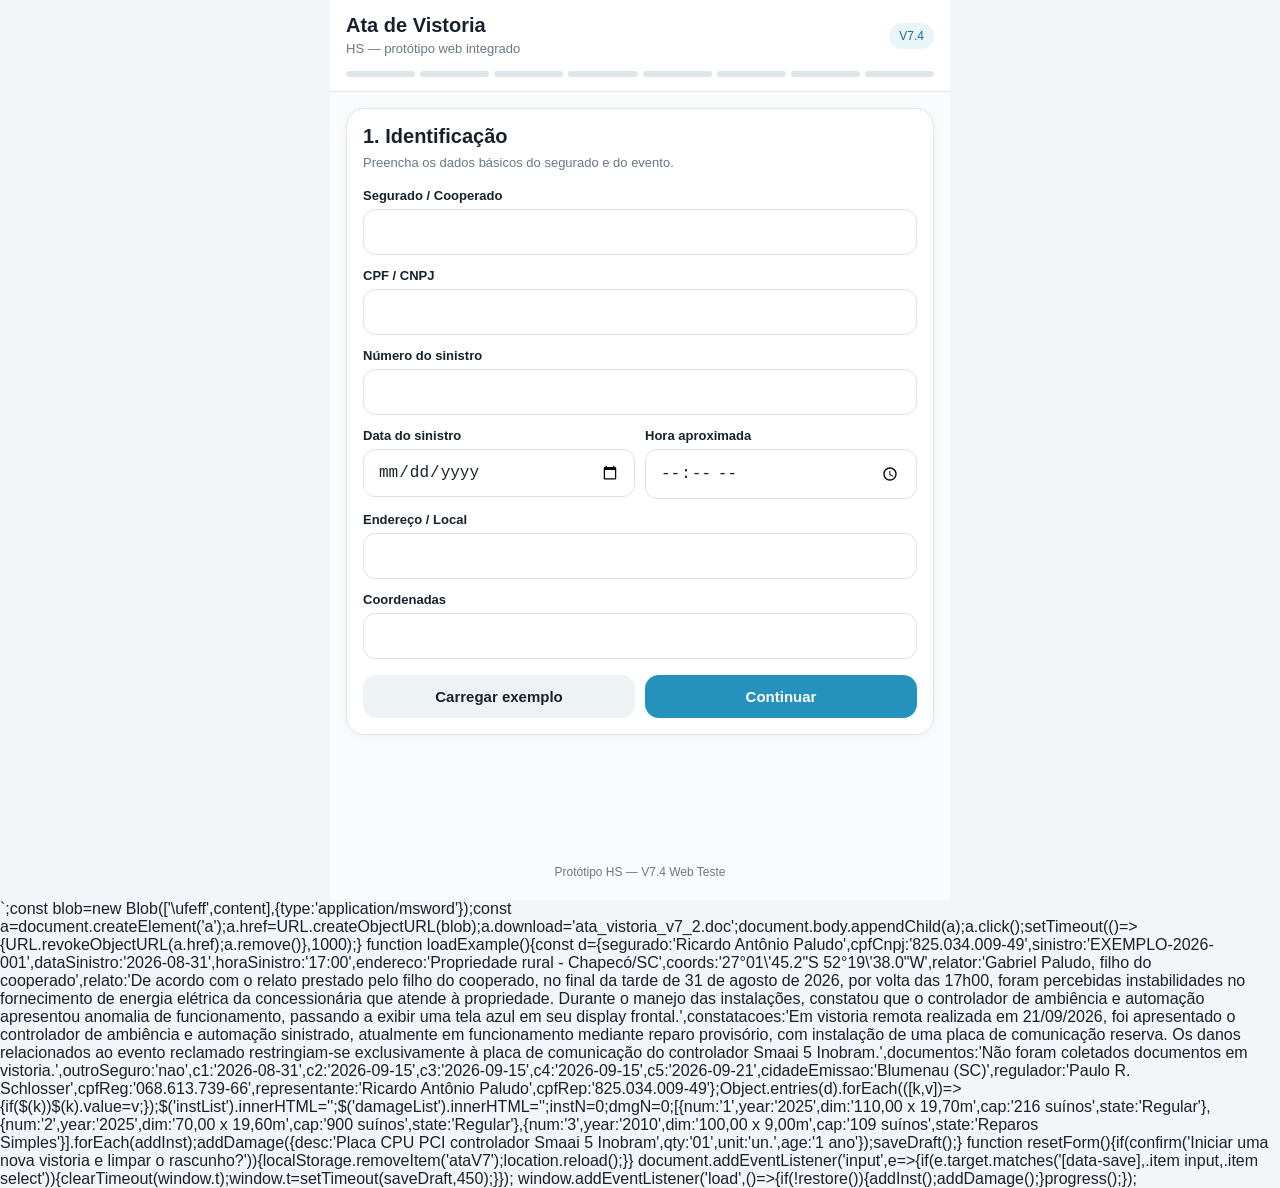
==== v7_4.html @ c36621ff "Publica V7.4 standalone sem iframe" ====
<!DOCTYPE html><html lang="pt-BR"><head><meta charset="UTF-8"><meta name="viewport" content="width=device-width,initial-scale=1,viewport-fit=cover"><title>Ata de Vistoria HS — V7.4</title></head><body><p style="font-family:Arial,sans-serif;padding:20px">Carregando Ata de Vistoria HS...</p><script>(async()=>{try{let html=await (await fetch('./index.html?v=74',{cache:'no-store'})).text();html=html.replace(/V7\.2/g,'V7.4').replace('</head>','<link rel="stylesheet" href="./v7_4.css?v=74"></head>').replace('</body>','<div id="printHost"></div><script src="./v7_4.js?v=74"><\/script></body>');document.open();document.write(html);document.close()}catch(e){document.body.innerHTML='<p style="font-family:Arial,sans-serif;padding:20px">Não foi possível carregar a V7.4. Atualize a página e tente novamente.</p>'}})();</script></body></html>
---- v7_4.css ----
#printHost{display:none}.hs-page{position:relative;width:210mm;height:297mm;background:#fff;color:#111;padding:28mm 24mm 25mm;overflow:hidden;page-break-after:always;font-family:Arial,sans-serif;font-size:10.5pt;line-height:1.48}.hs-page:last-child{page-break-after:auto}.hs-brand{position:absolute;top:10mm;right:18mm;display:flex;align-items:center;gap:4mm}.hs-symbol{width:31mm;height:19mm;position:relative}.hs-ring{position:absolute;border:1.8mm solid #2da9df;border-radius:50%;width:20mm;height:15mm;top:2mm}.hs-ring.a{left:0}.hs-ring.b{right:0}.hs-word{position:absolute;inset:0;display:flex;align-items:center;justify-content:center;color:#2da9df;font-weight:800;font-size:19pt;letter-spacing:-2px}.hs-beyond{font-weight:800;font-size:14pt;line-height:1.05}.hs-wm{position:absolute;left:35mm;top:88mm;width:140mm;height:120mm;opacity:.11;pointer-events:none}.hs-wm:before,.hs-wm:after{content:"";position:absolute;border:3mm solid #4cc7e8;border-radius:50%;width:80mm;height:80mm;top:16mm}.hs-wm:before{left:8mm}.hs-wm:after{right:8mm}.hs-footer{position:absolute;left:0;right:0;bottom:8mm;height:18mm;color:#2da9df;font-size:7.8pt}.hs-footmark{position:absolute;left:1mm;bottom:0;width:22mm;height:14mm}.hs-footmark:before,.hs-footmark:after{content:"";position:absolute;border:1.3mm solid #2da9df;border-radius:50%;width:13mm;height:10mm;top:1.5mm}.hs-footmark:before{left:0}.hs-footmark:after{right:0}.hs-foottext{position:absolute;left:27mm;bottom:1mm;line-height:1.65}.hs-pageno{position:absolute;right:12mm;bottom:0;color:#222;font-style:italic}.hs-title{font-size:24pt;font-weight:400;margin-top:14mm}.hs-subtitle{font-size:18pt;color:#2da9df;margin-top:1mm}.hs-claimnums{margin:11mm 0 7mm 92mm;font-size:9.5pt}.hs-claimnums .r{display:grid;grid-template-columns:1fr 1fr;gap:4mm}.hs-meta{margin-top:7mm}.hs-meta .row{display:grid;grid-template-columns:58mm 1fr;gap:5mm;margin:4.2mm 0}.hs-section{font-size:14pt;font-weight:400;margin:8mm 0 7mm}.hs-subsection{font-size:11.5pt;font-weight:700;margin:7mm 0 4mm}.hs-text{font-size:10.5pt;text-align:justify;margin:0 0 4mm}.hs-table{width:100%;border-collapse:collapse;font-size:9.5pt;position:relative;z-index:2}.hs-table th,.hs-table td{border:.25mm solid #555;padding:2.2mm 2mm;text-align:center;vertical-align:middle}.hs-damage-list{margin:2mm 0 0 7mm;padding-left:5mm}.hs-damage-list li{margin:2mm 0}.hs-checkrow{display:grid;grid-template-columns:9mm 1fr;gap:2mm;align-items:start;margin:4mm 3mm}.hs-box{width:7mm;height:7mm;border:.3mm solid #555;display:flex;align-items:center;justify-content:center;font-size:10pt}.hs-chrono{width:100%;border-collapse:collapse;margin-top:6mm;font-size:10pt}.hs-chrono td{border-bottom:.3mm solid #555;padding:1.5mm 0}.hs-chrono td:last-child{text-align:right;width:38mm}.hs-date-line{text-align:right;margin-top:12mm}.hs-sig{width:72mm;margin-left:auto;margin-top:28mm}.hs-sig2{width:92mm;margin-left:auto;margin-top:28mm}.hs-sigline{border-top:.3mm solid #555;padding-top:2mm;text-align:center}.hs-small{font-size:9pt}.hs-muted{color:#444}@media print{@page{size:A4;margin:0}html,body{background:#fff!important}.app,body>header,body>footer,body>main{display:none!important}#printHost{display:block!important;padding:0!important}.hs-page{margin:0!important;box-shadow:none!important}}
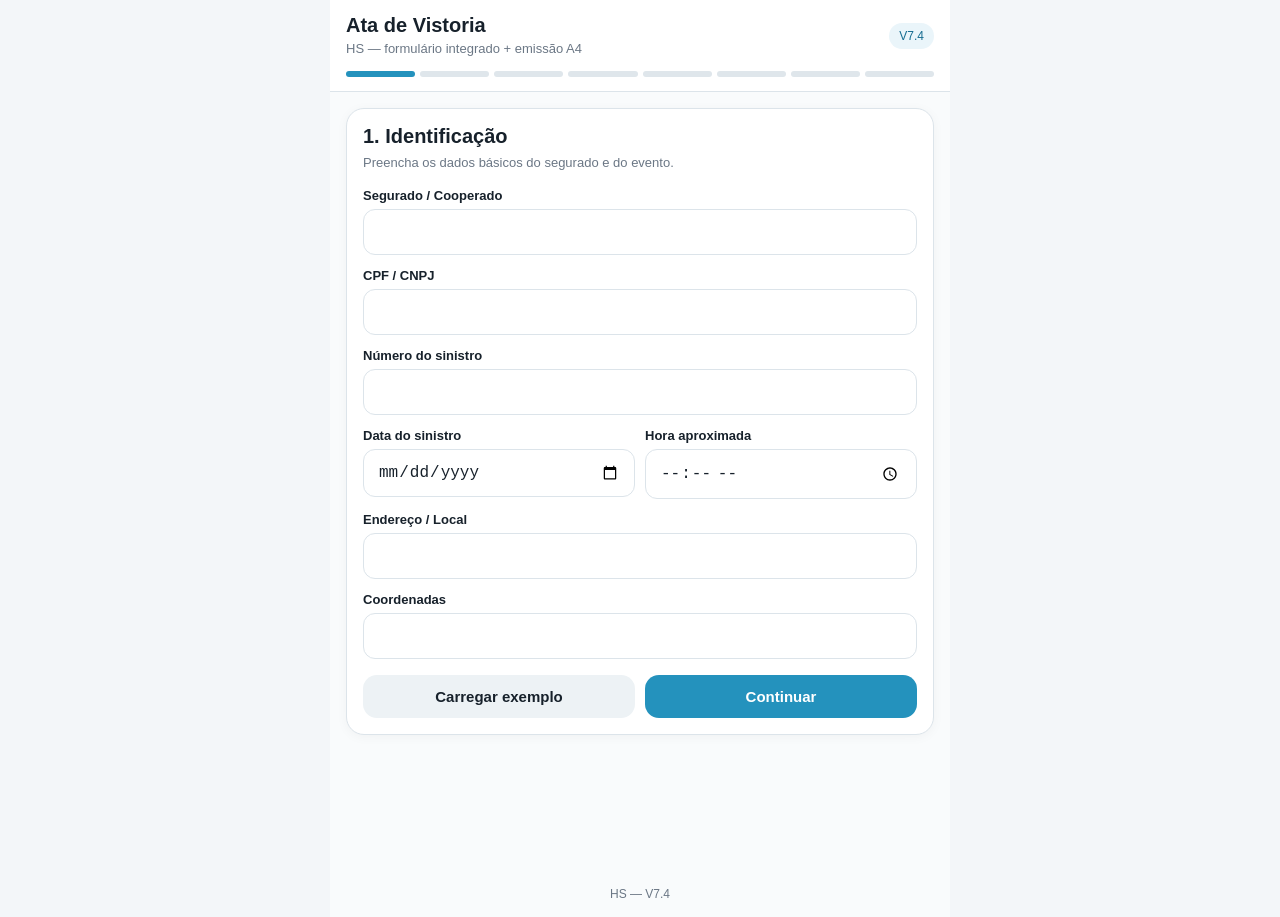
==== commit 42314df3: "Fix V7.4 standalone form, navigation and HS exports" ====
--- a/v7_4.html
+++ b/v7_4.html
@@ -1 +1,292 @@
-<!DOCTYPE html><html lang="pt-BR"><head><meta charset="UTF-8"><meta name="viewport" content="width=device-width,initial-scale=1,viewport-fit=cover"><title>Ata de Vistoria HS — V7.4</title></head><body><p style="font-family:Arial,sans-serif;padding:20px">Carregando Ata de Vistoria HS...</p><script>(async()=>{try{let html=await (await fetch('./index.html?v=74',{cache:'no-store'})).text();html=html.replace(/V7\.2/g,'V7.4').replace('</head>','<link rel="stylesheet" href="./v7_4.css?v=74"></head>').replace('</body>','<div id="printHost"></div><script src="./v7_4.js?v=74"><\/script></body>');document.open();document.write(html);document.close()}catch(e){document.body.innerHTML='<p style="font-family:Arial,sans-serif;padding:20px">Não foi possível carregar a V7.4. Atualize a página e tente novamente.</p>'}})();</script></body></html>+<!DOCTYPE html>
+<html lang="pt-BR">
+<head>
+<meta charset="UTF-8">
+<meta name="viewport" content="width=device-width, initial-scale=1.0, viewport-fit=cover">
+<title>Ata de Vistoria - V7.4</title>
+<style>
+:root{--bg:#f3f6f9;--card:#fff;--text:#17212b;--muted:#6b7785;--line:#dce4ea;--primary:#2492bd;--primary-dark:#176d91;--ok:#2b835d;--danger:#a64b4b}
+*{box-sizing:border-box}html,body{margin:0;background:var(--bg);color:var(--text);font-family:-apple-system,BlinkMacSystemFont,"Segoe UI",Roboto,Arial,sans-serif}
+.app{max-width:620px;margin:auto;min-height:100vh;background:#f9fbfc}
+header{position:sticky;top:0;z-index:10;background:#fff;border-bottom:1px solid var(--line);padding:14px 16px}
+.head{display:flex;justify-content:space-between;align-items:center;gap:10px}h1{font-size:20px;margin:0}.badge{font-size:12px;background:#eaf5fa;color:var(--primary-dark);padding:6px 10px;border-radius:999px}
+.progress{display:grid;grid-template-columns:repeat(8,1fr);gap:5px;margin-top:12px}.progress span{height:6px;background:#dfe6eb;border-radius:999px}.progress span.on{background:var(--primary)}
+main{padding:16px 16px 100px}.screen{display:none}.screen.active{display:block}
+.card{background:#fff;border:1px solid var(--line);border-radius:18px;padding:16px;margin-bottom:14px;box-shadow:0 2px 12px rgba(0,0,0,.04)}
+h2{font-size:20px;margin:0 0 6px}h3{font-size:15px;margin:16px 0 8px}.helper{font-size:13px;line-height:1.45;color:var(--muted);margin:0 0 15px}
+label.field{display:block;font-size:13px;font-weight:700;margin:13px 0 6px}
+input,select,textarea{width:100%;font-size:16px;padding:13px 14px;border:1px solid var(--line);border-radius:12px;background:#fff;color:var(--text)}textarea{min-height:115px;resize:vertical}
+.grid2{display:grid;grid-template-columns:1fr 1fr;gap:10px}.item{border:1px solid var(--line);background:#fbfcfd;border-radius:14px;padding:12px;margin-top:10px}
+.item-head{display:flex;justify-content:space-between;align-items:center;gap:8px}.item-head strong{font-size:14px}
+.btn{border:0;border-radius:14px;padding:13px 14px;font-size:15px;font-weight:800;cursor:pointer;-webkit-tap-highlight-color:transparent}
+.primary{background:var(--primary);color:#fff}.secondary{background:#edf2f5;color:var(--text)}.ok{background:var(--ok);color:#fff}.danger{background:#fff1f1;color:var(--danger);border:1px solid #f0cccc}
+.actions{display:flex;gap:10px;flex-wrap:wrap;margin-top:16px}.actions .btn{flex:1}
+footer{padding:16px;color:var(--muted);font-size:12px;text-align:center}
+.preview{background:#fff;border:1px solid var(--line);border-radius:16px;padding:14px;overflow:auto}.preview h4{margin:0 0 8px}.kv{display:grid;grid-template-columns:140px 1fr;gap:7px 10px;font-size:13px;line-height:1.35}.kv b{color:#33414d}.mini-table{width:100%;border-collapse:collapse;font-size:12px;margin-top:10px}.mini-table th,.mini-table td{border:1px solid #dce4ea;padding:7px;text-align:left;vertical-align:top}
+@media(max-width:480px){.grid2{grid-template-columns:1fr}.kv{grid-template-columns:1fr}.head{align-items:flex-start;flex-direction:column}.actions{flex-direction:column}.actions .btn{width:100%}}
+</style>
+<style id="hsStyles">
+#printHost{display:none}.hs-page{position:relative;width:210mm;height:297mm;background:#fff;color:#111;padding:28mm 24mm 25mm;page-break-after:always;break-after:page;font-family:Arial,sans-serif;font-size:10.5pt;line-height:1.48}.hs-page:last-child{page-break-after:auto;break-after:auto}.hs-brand{position:absolute;top:10mm;right:18mm;display:flex;align-items:center;gap:4mm}.hs-symbol{width:31mm;height:19mm;position:relative}.hs-ring{position:absolute;border:1.8mm solid #2da9df;border-radius:50%;width:20mm;height:15mm;top:2mm}.hs-ring.a{left:0}.hs-ring.b{right:0}.hs-word{position:absolute;inset:0;display:flex;align-items:center;justify-content:center;color:#2da9df;font-weight:800;font-size:19pt;letter-spacing:-2px}.hs-beyond{font-weight:800;font-size:14pt;line-height:1.05}.hs-wm{position:absolute;left:35mm;top:88mm;width:140mm;height:120mm;opacity:.11;pointer-events:none}.hs-wm:before,.hs-wm:after{content:"";position:absolute;border:3mm solid #4cc7e8;border-radius:50%;width:80mm;height:80mm;top:16mm}.hs-wm:before{left:8mm}.hs-wm:after{right:8mm}.hs-footer{position:absolute;left:0;right:0;bottom:8mm;height:18mm;color:#2da9df;font-size:7.8pt}.hs-footmark{position:absolute;left:1mm;bottom:0;width:22mm;height:14mm}.hs-footmark:before,.hs-footmark:after{content:"";position:absolute;border:1.3mm solid #2da9df;border-radius:50%;width:13mm;height:10mm;top:1.5mm}.hs-footmark:before{left:0}.hs-footmark:after{right:0}.hs-foottext{position:absolute;left:27mm;bottom:1mm;line-height:1.65}.hs-pageno{position:absolute;right:12mm;bottom:0;color:#222;font-style:italic}.hs-title{font-size:24pt;font-weight:400;margin-top:14mm}.hs-subtitle{font-size:18pt;color:#2da9df;margin-top:1mm}.hs-claimnums{margin:11mm 0 7mm 92mm;font-size:9.5pt}.hs-claimnums .r{display:grid;grid-template-columns:1fr 1fr;gap:4mm}.hs-meta{margin-top:7mm}.hs-meta .row{display:grid;grid-template-columns:58mm 1fr;gap:5mm;margin:4.2mm 0}.hs-section{font-size:14pt;font-weight:400;margin:8mm 0 7mm}.hs-subsection{font-size:11.5pt;font-weight:700;margin:7mm 0 4mm}.hs-text{font-size:10.5pt;text-align:justify;margin:0 0 4mm}.hs-table{width:100%;border-collapse:collapse;font-size:9.5pt;position:relative;z-index:2}.hs-table th,.hs-table td{border:.25mm solid #555;padding:2.2mm 2mm;text-align:center;vertical-align:middle}.hs-damage-list{margin:2mm 0 0 7mm;padding-left:5mm}.hs-damage-list li{margin:2mm 0}.hs-checkrow{display:grid;grid-template-columns:9mm 1fr;gap:2mm;align-items:start;margin:4mm 3mm}.hs-box{width:7mm;height:7mm;border:.3mm solid #555;display:flex;align-items:center;justify-content:center;font-size:10pt}.hs-chrono{width:100%;border-collapse:collapse;margin-top:6mm;font-size:10pt}.hs-chrono td{border-bottom:.3mm solid #555;padding:1.5mm 0}.hs-chrono td:last-child{text-align:right;width:38mm}.hs-date-line{text-align:right;margin-top:12mm}.hs-sig{width:72mm;margin-left:auto;margin-top:28mm}.hs-sig2{width:92mm;margin-left:auto;margin-top:28mm}.hs-sigline{border-top:.3mm solid #555;padding-top:2mm;text-align:center}.hs-small{font-size:9pt}.hs-muted{color:#444}@media print{@page{size:A4;margin:0}html,body{background:#fff!important}.app,body>header,body>footer,body>main{display:none!important}#printHost{display:block!important;padding:0!important}.hs-page{margin:0!important;box-shadow:none!important}}
+.hs-content{position:relative;z-index:1;display:flow-root;height:244mm;overflow-wrap:anywhere}
+.hs-text{white-space:pre-wrap}.hs-table{table-layout:fixed}.hs-table td{overflow-wrap:anywhere}
+.hs-meta{width:100%;border-collapse:collapse}.hs-meta th,.hs-meta td{text-align:left;vertical-align:top;padding:2.1mm 0;font-size:10.5pt;font-weight:normal}
+.hs-meta th{width:63mm;padding-right:5mm;font-weight:bold}.hs-meta .row{display:table-row;margin:0}
+#finalPreview{padding:0;background:#e7edf2;max-height:75vh}#finalPreview .hs-page{margin:0 auto 12px;box-shadow:0 2px 8px #0002}
+#saveStatus{min-height:1.4em;margin-bottom:5px}.kv span{white-space:pre-wrap;overflow-wrap:anywhere}
+@media print{#printHost .hs-page{box-sizing:border-box;print-color-adjust:exact;-webkit-print-color-adjust:exact}#printHost .hs-content{height:244mm}}
+
+</style>
+</head>
+<body>
+<div class="app">
+<header>
+<div class="head"><div><h1>Ata de Vistoria</h1><div class="helper" style="margin:3px 0 0">HS — formulário integrado + emissão A4</div></div><span class="badge">V7.4</span></div>
+<div class="progress" id="progress"><span></span><span></span><span></span><span></span><span></span><span></span><span></span><span></span></div>
+</header>
+<main>
+<section class="screen active" data-step="1">
+<div class="card"><h2>1. Identificação</h2><p class="helper">Preencha os dados básicos do segurado e do evento.</p>
+<label class="field" for="segurado">Segurado / Cooperado</label><input id="segurado" data-save>
+<label class="field" for="cpfCnpj">CPF / CNPJ</label><input id="cpfCnpj" data-save>
+<label class="field" for="sinistro">Número do sinistro</label><input id="sinistro" data-save>
+<div class="grid2"><div><label class="field" for="dataSinistro">Data do sinistro</label><input id="dataSinistro" type="date" data-save></div><div><label class="field" for="horaSinistro">Hora aproximada</label><input id="horaSinistro" type="time" data-save></div></div>
+<label class="field" for="endereco">Endereço / Local</label><input id="endereco" data-save>
+<label class="field" for="coords">Coordenadas</label><input id="coords" data-save>
+<div class="actions no-print"><button type="button" class="btn secondary" data-action="example">Carregar exemplo</button><button type="button" class="btn primary" data-go="2">Continuar</button></div>
+</div></section>
+<section class="screen" data-step="2"><div class="card"><h2>2. Instalações</h2><p class="helper">Adicione as instalações vistoriadas.</p><div id="instList"></div><button type="button" class="btn secondary no-print" data-action="add-installation">+ Adicionar instalação</button><div class="actions no-print"><button type="button" class="btn secondary" data-go="1">Voltar</button><button type="button" class="btn primary" data-go="3">Continuar</button></div></div></section>
+<section class="screen" data-step="3"><div class="card"><h2>3. Relação de danos</h2><p class="helper">Registre cada item constatado em vistoria.</p><div id="damageList"></div><button type="button" class="btn secondary no-print" data-action="add-damage">+ Adicionar item de dano</button><div class="actions no-print"><button type="button" class="btn secondary" data-go="2">Voltar</button><button type="button" class="btn primary" data-go="4">Continuar</button></div></div></section>
+<section class="screen" data-step="4"><div class="card"><h2>4. Relato e constatações</h2>
+<label class="field" for="relator">Quem prestou o relato?</label><input id="relator" data-save>
+<label class="field" for="relato">Relato do evento</label><textarea id="relato" data-save></textarea>
+<label class="field" for="constatacoes">Constatações de vistoria</label><textarea id="constatacoes" data-save></textarea>
+<label class="field" for="documentos">Documentos coletados</label><textarea id="documentos" data-save></textarea>
+<label class="field" for="outroSeguro">Existe outro seguro?</label><select id="outroSeguro" data-save><option value="">Selecione</option><option value="nao">Não</option><option value="sim">Sim</option></select>
+<div class="actions no-print"><button type="button" class="btn secondary" data-go="3">Voltar</button><button type="button" class="btn primary" data-go="5">Continuar</button></div></div></section>
+<section class="screen" data-step="5"><div class="card"><h2>5. Cronologia</h2><p class="helper">Informe as cinco datas do fluxo do sinistro.</p>
+<label class="field" for="c1">1. Data do sinistro</label><input id="c1" type="date" data-save>
+<label class="field" for="c2">2. Data do aviso / comunicação</label><input id="c2" type="date" data-save>
+<label class="field" for="c3">3. Data da nomeação</label><input id="c3" type="date" data-save>
+<label class="field" for="c4">4. Data do contato / agendamento</label><input id="c4" type="date" data-save>
+<label class="field" for="c5">5. Data da vistoria</label><input id="c5" type="date" data-save>
+<div class="actions no-print"><button type="button" class="btn secondary" data-go="4">Voltar</button><button type="button" class="btn primary" data-go="6">Continuar</button></div></div></section>
+<section class="screen" data-step="6"><div class="card"><h2>6. Responsáveis</h2>
+<label class="field" for="cidadeEmissao">Cidade de emissão</label><input id="cidadeEmissao" data-save>
+<label class="field" for="regulador">Regulador</label><input id="regulador" data-save>
+<label class="field" for="cpfReg">CPF do regulador</label><input id="cpfReg" data-save>
+<label class="field" for="representante">Representante / Cooperado</label><input id="representante" data-save>
+<label class="field" for="cpfRep">CPF do representante</label><input id="cpfRep" data-save>
+<div class="actions no-print"><button type="button" class="btn secondary" data-go="5">Voltar</button><button type="button" class="btn primary" data-go="7">Revisar</button></div></div></section>
+<section class="screen" data-step="7"><div class="card"><h2>7. Revisão</h2><p class="helper">Confira os dados antes da emissão.</p><div id="review" class="preview"></div><div class="actions no-print"><button type="button" class="btn secondary" data-go="6">Voltar</button><button type="button" class="btn primary" data-go="8">Revisar e emitir</button></div></div></section>
+<section class="screen" data-step="8"><div class="card"><h2>8. Ata final</h2><p class="helper no-print">A prévia abaixo recebe automaticamente os dados preenchidos.</p><div id="finalPreview" class="preview"></div><div class="actions no-print"><button type="button" class="btn secondary" data-go="7">Voltar</button><button type="button" class="btn secondary" data-action="save">Salvar rascunho</button><button type="button" class="btn ok" data-action="pdf">Exportar / Salvar PDF — padrão HS</button><button type="button" class="btn primary" data-action="word">Exportar Word editável</button></div></div></section>
+</main>
+<footer><div id="saveStatus" role="status" aria-live="polite"></div>HS — V7.4</footer>
+</div>
+<div id="printHost" aria-hidden="true"></div>
+<script>
+(() => {
+  'use strict';
+  const $ = id => document.getElementById(id);
+  const draftKey = 'ataV7_4';
+  const fields = Array.from(document.querySelectorAll('[data-save]'), el => el.id);
+  const esc = (value = '') => String(value).replace(/[&<>"']/g, char => ({'&':'&amp;','<':'&lt;','>':'&gt;','"':'&quot;',"'":'&#039;'}[char]));
+  let saveTimer;
+  let rowId = 0;
+  const installationFields = [['num','Nº / Identificação'],['year','Ano'],['dim','Dimensões'],['cap','Capacidade / Uso'],['state','Estado de conservação']];
+  const damageFields = [['desc','Descrição'],['qty','Quantidade'],['unit','Unidade'],['age','Idade / Tempo de uso']];
+
+  function addRow(kind, value = {}, persist = true) {
+    const installation = kind === 'installation';
+    const list = $(installation ? 'instList' : 'damageList');
+    const schema = installation ? installationFields : damageFields;
+    const prefix = installation ? 'i' : 'd';
+    const row = document.createElement('div');
+    row.className = 'item';
+    rowId += 1;
+    const input = ([key, label]) => `<div><label class="field" for="${prefix}-${rowId}-${key}">${label}</label><input id="${prefix}-${rowId}-${key}" class="${prefix}-${key}" value="${esc(value[key] || '')}"></div>`;
+    const controls = schema.map(input);
+    row.innerHTML = '<div class="item-head"><strong></strong><button class="btn danger no-print" type="button" data-action="remove">Remover</button></div>' + (installation
+      ? `<div class="grid2">${controls[0]}${controls[1]}</div>${controls.slice(2).join('')}`
+      : `${controls[0]}<div class="grid2">${controls[1]}${controls[2]}</div>${controls[3]}`);
+    list.appendChild(row);
+    renumber(list);
+    if (persist) saveDraft();
+  }
+  function renumber(list) {
+    list.querySelectorAll('.item').forEach((row, index) => {
+      row.querySelector('strong').textContent = `${list.id === 'instList' ? 'Instalação' : 'Item'} ${index + 1}`;
+    });
+  }
+  function values() {
+    const data = {};
+    fields.forEach(id => { data[id] = $(id).value; });
+    const rows = (list, schema, prefix) => Array.from($(list).children, row => {
+      const item = {};
+      schema.forEach(([key]) => { item[key] = row.querySelector(`.${prefix}-${key}`).value; });
+      return item;
+    });
+    data.inst = rows('instList', installationFields, 'i');
+    data.damage = rows('damageList', damageFields, 'd');
+    return data;
+  }
+  function applyData(data) {
+    fields.forEach(id => { $(id).value = typeof data[id] === 'string' ? data[id] : ''; });
+    $('instList').replaceChildren();
+    $('damageList').replaceChildren();
+    for (const [key, kind] of [['inst', 'installation'], ['damage', 'damage']]) {
+      if (Array.isArray(data[key])) data[key].forEach(item => {
+        if (item && typeof item === 'object') addRow(kind, item, false);
+      });
+    }
+  }
+  function saveDraft(manual = false) {
+    clearTimeout(saveTimer);
+    try {
+      localStorage.setItem(draftKey, JSON.stringify(values()));
+      $('saveStatus').textContent = manual ? 'Rascunho salvo neste dispositivo.' : '';
+      return true;
+    } catch (error) {
+      $('saveStatus').textContent = 'Não foi possível salvar o rascunho neste navegador. Mantenha esta página aberta até exportar a ata.';
+      return false;
+    }
+  }
+  function restoreDraft() {
+    try {
+      // Read the previous version's draft once; future saves belong only to V7.4.
+      const raw = localStorage.getItem(draftKey) ?? localStorage.getItem('ataV7');
+      const data = JSON.parse(raw || 'null');
+      if (!data || typeof data !== 'object' || Array.isArray(data)) return false;
+      applyData(data);
+      return true;
+    } catch (error) { return false; }
+  }
+  function progress(step) {
+    document.querySelectorAll('#progress span').forEach((bar, index) => bar.classList.toggle('on', index < step));
+  }
+  function go(step) {
+    const screen = document.querySelector(`.screen[data-step="${step}"]`);
+    if (!screen) return;
+    if (step === 7) renderReview();
+    if (step === 8) renderFinal();
+    document.querySelectorAll('.screen').forEach(el => el.classList.toggle('active', el === screen));
+    progress(step);
+    saveDraft();
+    window.scrollTo(0, 0);
+    const heading = screen.querySelector('h2');
+    heading.tabIndex = -1;
+    heading.focus({preventScroll: true});
+  }
+  function summaryTable(items, schema) {
+    return `<table class="mini-table"><thead><tr>${schema.map(([, label]) => `<th>${label}</th>`).join('')}</tr></thead><tbody>${items.map(item => `<tr>${schema.map(([key]) => `<td>${esc(item[key])}</td>`).join('')}</tr>`).join('')}</tbody></table>`;
+  }
+  function renderReview() {
+    const data = values();
+    const details = fields.map(id => {
+      const label = document.querySelector(`label[for="${id}"]`).textContent;
+      let value = data[id];
+      if ($(id).type === 'date') value = value ? fd(value) : '';
+      if (id === 'outroSeguro') value = value === 'sim' ? 'Sim' : value === 'nao' ? 'Não' : '';
+      return `<b>${esc(label)}</b><span>${esc(value)}</span>`;
+    }).join('');
+    $('review').innerHTML = `<h4>Dados da vistoria</h4><div class="kv">${details}</div><h4>Instalações</h4>${summaryTable(data.inst, installationFields)}<h4>Danos</h4>${summaryTable(data.damage, damageFields)}`;
+  }
+
+  const fd=v=>{if(!v)return 'A INFORMAR';const p=String(v).split('-');return p.length===3?`${p[2]}/${p[1]}/${p[0]}`:String(v)};
+const longDate=v=>{if(!v)return 'A INFORMAR';const [y,m,d]=String(v).split('-');const meses=['JANEIRO','FEVEREIRO','MARÇO','ABRIL','MAIO','JUNHO','JULHO','AGOSTO','SETEMBRO','OUTUBRO','NOVEMBRO','DEZEMBRO'];return `${d} DE ${meses[(+m)-1]||''} DE ${y}`};
+const brand=()=>'<div class="hs-brand"><div class="hs-symbol"><span class="hs-ring a"></span><span class="hs-ring b"></span><span class="hs-word">HS</span></div><div class="hs-beyond">beyond<br>solutions</div></div>';
+const wm=()=>'<div class="hs-wm"></div>';
+const footer=n=>`<div class="hs-footer"><div class="hs-footmark"></div><div class="hs-foottext">Matriz - Rua XV de novembro 1336, salas 34 e 35 – Blumenau – SC – CEP 89010-903<br>www.horizonservitas.com +55 47 3326-1844</div><div class="hs-pageno">${n} de 5</div></div>`;
+const page=(inner,n)=>`<section class="hs-page">${brand()}${wm()}<div class="hs-content">${inner}</div>${footer(n)}</section>`;
+const instTable=a=>{const rows=(a||[]).map(x=>`<tr><td>${esc(x.num)}</td><td>${esc(x.year)}</td><td>${esc(x.dim)}</td><td>${esc(x.cap)}</td><td>${esc(x.state)}</td></tr>`).join('');return `<table class="hs-table"><thead><tr><th>Número</th><th>Ano de<br>Construção</th><th>Dimensões<br>(metros)</th><th>Capacidade</th><th>Estado de<br>Conservação</th></tr></thead><tbody>${rows||'<tr><td colspan="5">A INFORMAR</td></tr>'}</tbody></table>`};
+const damageList=a=>{const rows=(a||[]).map(x=>`<li>${esc(x.qty||'')} ${esc(x.unit||'')} ${esc(x.desc||'')}${x.age?' – '+esc(x.age):''}</li>`).join('');return `<ul class="hs-damage-list">${rows||'<li>A INFORMAR</li>'}</ul>`};
+function reportPages(d){const p1=`<div class="hs-title">ATA DE VISTORIA</div><div class="hs-subtitle">RISCOS NOMEADOS EMPRESARIAL</div><div class="hs-claimnums"><div class="r"><span>Sinistro Seguradora:</span><b>A INFORMAR</b></div><div class="r"><span>Sinistro Horizon Servitas:</span><b>${esc(d.sinistro||'A INFORMAR')}</b></div></div><table class="hs-meta"><tbody><tr class="row"><th>COMPANHIA SEGURADORA:</th><td>A INFORMAR</td></tr><tr class="row"><th>SEGURADO:</th><td>A INFORMAR</td></tr><tr class="row"><th>COOPERADO:</th><td>${esc(d.segurado||'A INFORMAR')}</td></tr><tr class="row"><th>CPF / CNPJ:</th><td>${esc(d.cpfCnpj||'A INFORMAR')}</td></tr><tr class="row"><th>LOCAL DO SINISTRO:</th><td>${esc(d.endereco||'A INFORMAR')}</td></tr><tr class="row"><th>APÓLICE DE SEGUROS:</th><td>A INFORMAR</td></tr><tr class="row"><th>PRODUTO:</th><td>RISCOS NOMEADOS</td></tr><tr class="row"><th>CORRETOR:</th><td>A INFORMAR</td></tr><tr class="row"><th>DATA DO SINISTRO:</th><td>${esc(longDate(d.dataSinistro))}${d.horaSinistro?' — '+esc(d.horaSinistro):''}</td></tr><tr class="row"><th>COBERTURA RECLAMADA:</th><td>A INFORMAR</td></tr></tbody></table>`;
+const p2=`<div class="hs-section">1 &nbsp; PROPRIEDADE RURAL RECLAMADA</div><p class="hs-text">Trata-se de propriedade rural vistoriada e situada em ${esc(d.endereco||'local a informar')}${d.coords?' – coordenadas '+esc(d.coords):''}.</p>${instTable(d.inst)}<div class="hs-small hs-muted" style="margin-top:8mm;text-align:center">Figura / imagem da propriedade poderá ser inserida em etapa posterior.</div>`;
+const p3=`<div class="hs-section">2 &nbsp; DESCRIÇÃO DA OCORRÊNCIA PELO COOPERADO</div><p class="hs-text"><b>Relato prestado por:</b> ${esc(d.relator||'A INFORMAR')}</p><p class="hs-text">${esc(d.relato||'A INFORMAR')}</p><div class="hs-section">3 &nbsp; APURAÇÕES DA REGULAÇÃO</div><div class="hs-subsection">3.1 &nbsp; LEVANTAMENTOS EM VISTORIA</div><p class="hs-text">${esc(d.constatacoes||'A INFORMAR')}</p><div class="hs-subsection" style="margin-top:8mm">RELAÇÃO DE DANOS:</div>${damageList(d.damage)}`;
+const no=d.outroSeguro==='nao',yes=d.outroSeguro==='sim';
+const p4=`<div class="hs-subsection" style="margin-top:12mm">3.2 &nbsp; LEVANTAMENTOS DOCUMENTAIS</div><p class="hs-text">${esc(d.documentos||'Não foram coletados documentos em vistoria.')}</p><div class="hs-section">4 &nbsp; DECLARAÇÃO SOBRE OUTROS SEGUROS</div><p class="hs-text">Para prestar a referida declaração, assinale uma das opções conforme abaixo:</p><div class="hs-checkrow"><span class="hs-box">${no?'X':''}</span><span>Declaro que <b>não existe</b> outra apólice de seguro que conceda cobertura ao(s) mesmo(s) bem(ns) amparado(s) pela apólice acima referenciada.</span></div><div class="hs-checkrow"><span class="hs-box">${yes?'X':''}</span><span>Declaro que <b>existe(m)</b> outra(s) apólice(s) de seguro que conceda(m) cobertura(s) ao(s) mesmo(s) bem(ns) amparado(s) pela apólice em questão.</span></div><p class="hs-text">Assumo ainda integral responsabilidade pela presente declaração e suas consequências, sob pena da perda de qualquer direito à indenização, caso exista outro seguro não declarado neste documento.</p><div class="hs-section" style="margin-top:8mm">5 &nbsp; CRONOLOGIA</div><table class="hs-chrono"><tr><td>Data da ocorrência</td><td>${esc(fd(d.c1||d.dataSinistro))}</td></tr><tr><td>Data do aviso</td><td>${esc(fd(d.c2))}</td></tr><tr><td>Data da solicitação de vistoria</td><td>${esc(fd(d.c3))}</td></tr><tr><td>Data do Agendamento da vistoria</td><td>${esc(fd(d.c4))}</td></tr><tr><td>Data da vistoria</td><td>${esc(fd(d.c5))}</td></tr></table>`;
+const p5=`<div class="hs-section" style="margin-top:12mm">6 &nbsp; INFORMAÇÕES COMPLEMENTARES</div><p class="hs-text">As orientações não representam o reconhecimento prévio de cobertura do sinistro ora reclamado ou de eventual valor a indenizar, os quais dependem da análise das Condições do Seguro contratado e da devida análise e manifestação da Companhia Seguradora.</p><div class="hs-date-line">${esc(d.cidadeEmissao||'Blumenau (SC)')}, ${d.c5?fd(d.c5):fd(d.dataSinistro)}.</div><div class="hs-sig"><div class="hs-sigline">Regulador</div><div style="text-align:center;margin-top:3mm">${esc(d.regulador||'A INFORMAR')}</div><div style="text-align:center;margin-top:2mm">CPF: ${esc(d.cpfReg||'A INFORMAR')}</div></div><div class="hs-sig2"><div class="hs-sigline">Segurado / Representante</div><div style="text-align:center;margin-top:3mm">${esc(d.representante||d.segurado||'A INFORMAR')}</div><div style="text-align:center;margin-top:2mm">CPF: ${esc(d.cpfRep||d.cpfCnpj||'A INFORMAR')}</div></div>`;
+return page(p1,1)+page(p2,2)+page(p3,3)+page(p4,4)+page(p5,5);}
+
+
+  function renderFinal() {
+    $('finalPreview').innerHTML = reportPages(values());
+  }
+  function preparePrint() {
+    $('printHost').innerHTML = reportPages(values());
+  }
+  function contentFits() {
+    const host = $('printHost');
+    host.style.display = 'block';
+    const overflows = Array.from(host.querySelectorAll('.hs-content')).some(content => content.scrollHeight > content.clientHeight + 2);
+    host.style.removeProperty('display');
+    if (overflows) alert('O conteúdo excede o espaço das 5 páginas A4. Revise os textos e a quantidade de itens antes de exportar para evitar cortes.');
+    return !overflows;
+  }
+  function printHS() {
+    saveDraft();
+    preparePrint();
+    if (contentFits()) window.print();
+  }
+  function wordHTML() {
+    const source = document.createElement('div');
+    source.innerHTML = reportPages(values());
+    const pages = Array.from(source.querySelectorAll('.hs-content'), (page, index) => {
+      // Word understands tables and explicit page breaks, without browser grid or scripts.
+      const content = page.innerHTML.replace(/<div class="hs-checkrow"><span class="hs-box">(.*?)<\/span><span>(.*?)<\/span><\/div>/g,
+        '<table class="word-check"><tr><td style="width:25pt">[$1]</td><td>$2</td></tr></table>');
+      return `<div class="word-page"${index ? ' style="page-break-before:always"' : ''}><table class="word-brand"><tr><td style="color:#2492bd;font-size:28pt;font-weight:bold;text-align:right">HS</td><td style="width:90pt;font-size:14pt;font-weight:bold">beyond<br>solutions</td></tr></table>${content}<p class="word-footer">Horizon Servitas — www.horizonservitas.com<br>${index + 1} de 5</p></div>`;
+    }).join('');
+    const style = `@page{size:595.3pt 841.9pt;margin:42pt 68pt 50pt}body{font-family:Arial,sans-serif;font-size:10.5pt;color:#111}p{white-space:pre-wrap}table{border-collapse:collapse;width:100%}.word-brand td{border:0;padding:0 5pt 10pt}.hs-title{font-size:24pt;margin-top:18pt}.hs-subtitle{font-size:18pt;color:#2492bd}.hs-claimnums{margin:24pt 0}.hs-meta th,.hs-meta td{text-align:left;padding:6pt 0;vertical-align:top}.hs-meta th{width:38%}.hs-section{font-size:14pt;margin:22pt 0 16pt}.hs-subsection{font-size:11.5pt;font-weight:bold;margin:18pt 0 12pt}.hs-text{text-align:justify;line-height:148%}.hs-table th,.hs-table td{border:1pt solid #555;padding:6pt;font-size:9.5pt}.hs-chrono td{border-bottom:1pt solid #555;padding:5pt}.hs-chrono td:last-child{text-align:right}.word-check td{vertical-align:top;padding:6pt}.hs-sig,.hs-sig2{margin:60pt 0 0 170pt}.hs-sigline{border-top:1pt solid #555;text-align:center;padding-top:6pt}.hs-date-line{text-align:right;margin-top:30pt}.word-footer{font-size:8pt;color:#2492bd;margin-top:24pt}.hs-small{font-size:9pt}`;
+    return '<!DOCTYPE html><html lang="pt-BR"><head><meta charset="UTF-8"><title>Ata de Vistoria HS</title><style>' + style + '</style></head><body>' + pages + '</body></html>';
+  }
+  async function exportWord() {
+    saveDraft();
+    const file = new File(['\ufeff', wordHTML()], 'ata_vistoria_HS_V7_4.doc', {type:'application/msword'});
+    try {
+      if (navigator.canShare && navigator.canShare({files:[file]})) {
+        await navigator.share({files:[file], title:'Ata de Vistoria HS'});
+        return;
+      }
+    } catch (error) { if (error.name === 'AbortError') return; }
+    const url = URL.createObjectURL(file);
+    const link = document.createElement('a');
+    link.href = url;
+    link.download = file.name;
+    document.body.appendChild(link);
+    link.click();
+    link.remove();
+    setTimeout(() => URL.revokeObjectURL(url), 60000);
+  }
+  function loadExample() {
+    applyData({segurado:'Cooperado Exemplo',cpfCnpj:'000.000.000-00',sinistro:'EXEMPLO-2026-001',dataSinistro:'2026-08-31',horaSinistro:'17:00',endereco:'Propriedade rural de exemplo',coords:'00°00\'00.0"S 00°00\'00.0"W',relator:'Representante de exemplo',relato:'Relato de exemplo para teste do fluxo de preenchimento e emissão da Ata de Vistoria.',constatacoes:'Constatações de exemplo para validação do documento final.',documentos:'Não foram coletados documentos em vistoria.',outroSeguro:'nao',c1:'2026-08-31',c2:'2026-09-01',c3:'2026-09-02',c4:'2026-09-03',c5:'2026-09-04',cidadeEmissao:'Blumenau (SC)',regulador:'Regulador Exemplo',cpfReg:'000.000.000-00',representante:'Representante Exemplo',cpfRep:'000.000.000-00',inst:[{num:'1',year:'2020',dim:'100,00 x 20,00m',cap:'200 animais',state:'Regular'},{num:'2',year:'2018',dim:'80,00 x 15,00m',cap:'150 animais',state:'Bom'}],damage:[{desc:'Componente eletrônico de exemplo',qty:'01',unit:'un.',age:'2 anos'}]});
+    saveDraft();
+  }
+  document.addEventListener('click', event => {
+    const button = event.target.closest('button');
+    if (!button) return;
+    if (button.dataset.go) { go(Number(button.dataset.go)); return; }
+    const actions = {
+      example: loadExample,
+      'add-installation': () => addRow('installation'),
+      'add-damage': () => addRow('damage'),
+      remove: () => { const row = button.closest('.item'); const list = row.parentElement; row.remove(); renumber(list); saveDraft(); },
+      save: () => saveDraft(true), pdf: printHS, word: exportWord
+    };
+    if (actions[button.dataset.action]) actions[button.dataset.action]();
+  });
+  document.addEventListener('input', event => {
+    if (event.target.matches('[data-save],.item input')) {
+      clearTimeout(saveTimer);
+      saveTimer = setTimeout(saveDraft, 350);
+    }
+  });
+  document.addEventListener('change', event => { if (event.target.matches('[data-save],.item input')) saveDraft(); });
+  window.addEventListener('pagehide', () => saveDraft());
+  window.addEventListener('beforeprint', preparePrint);
+  if (!restoreDraft()) { addRow('installation', {}, false); addRow('damage', {}, false); }
+  progress(1);
+})();
+
+</script>
+</body>
+</html>
